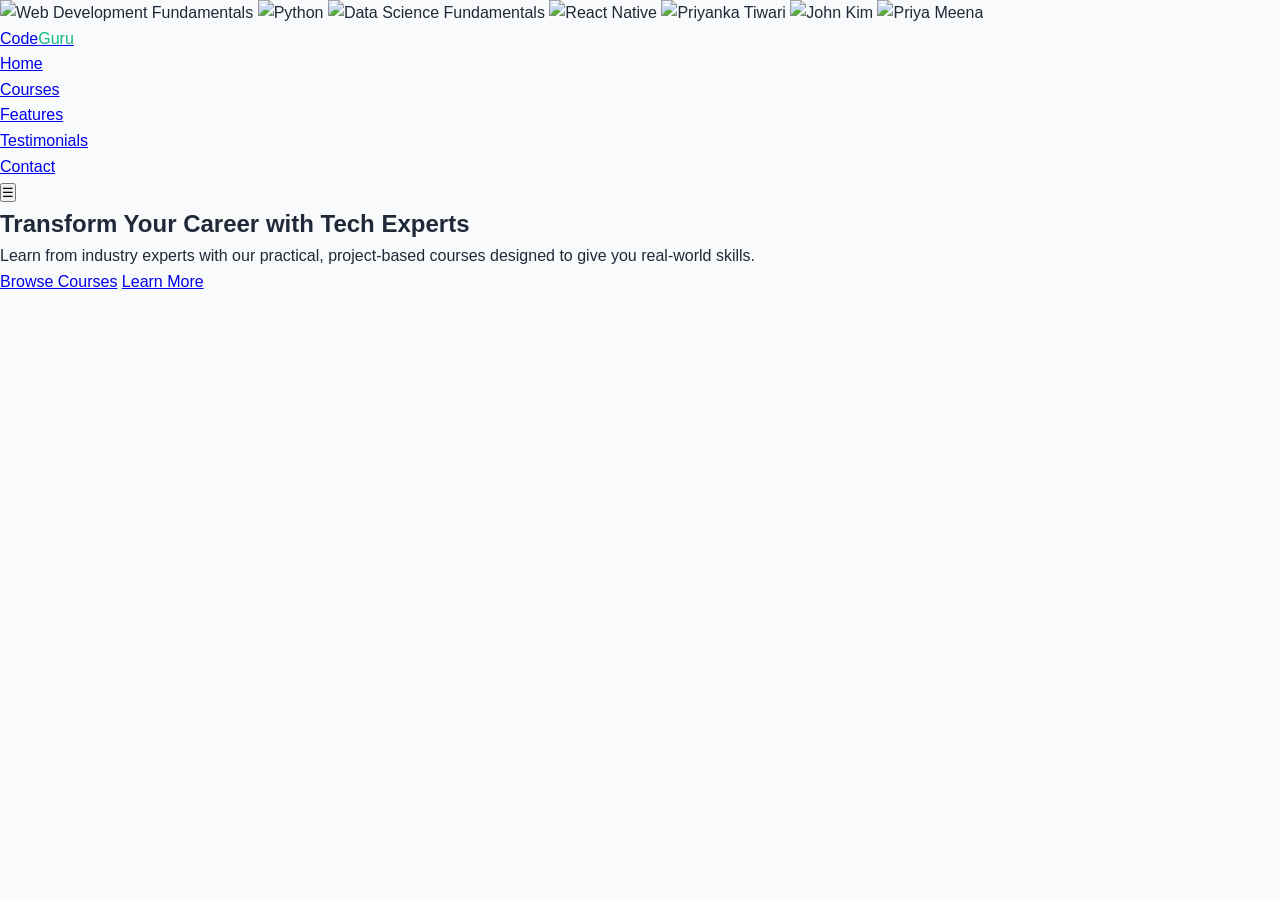
==== index.html @ 7ea81fed "Add files via upload" ====
<!DOCTYPE html>
<html lang="en">
<head>
    <meta charset="UTF-8">
    <meta name="viewport" content="width=device-width, initial-scale=1.0">
    <title>CodeGuru E-Learning Platform</title>
    <link rel="stylesheet" href="style.css">
</head>
<img src="assets/images/course1.png" alt="Web Development Fundamentals">
<img src="assets/images/course2.png" alt="Python">
<img src="assets/images/course3.png" alt="Data Science Fundamentals">
<img src="assets/images/course4.png" alt="React Native">
<img src="assets/images/student1.png" alt="Priyanka Tiwari">
<img src="assets/images/student2.png" alt="John Kim">
<img src="assets/images/student3.png" alt="Priya Meena">
<body>
    <!-- Header -->
    <header>
        <div class="container">
            <nav>
                <a href="#" class="logo">Code<span style="color: var(--secondary);">Guru</span></a>
                <ul class="nav-links">
                    <li><a href="#">Home</a></li>
                    <li><a href="#courses">Courses</a></li>
                    <li><a href="#features">Features</a></li>
                    <li><a href="#testimonials">Testimonials</a></li>
                    <li><a href="#contact">Contact</a></li>
                </ul>
                <button class="mobile-menu-btn">☰</button>
            </nav>
        </div>
    </header>

    <!-- Hero Section -->
    <section class="hero">
        <div class="container">
            <h1>Transform Your Career with Tech Experts</h1>
            <p>Learn from industry experts with our practical, project-based courses designed to give you real-world skills.</p>
            <div class="hero-buttons">
                <a href="#courses" class="btn btn-primary">Browse Courses</a>
                <a href="#" class="btn btn-outline">Learn More</a>
            </div>
        </div>
    </section>

    <!-- Sections like Courses, Features, Testimonials, Newsletter, Footer -->
    <!-- ... (content remains same as earlier and is skipped here for brevity) -->

    <script src="script.js"></script>
</body>
</html>
---- style.css ----
:root {
    --primary: #4F46E5;
    --primary-dark: #4338CA;
    --secondary: #10B981;
    --dark: #1F2937;
    --light: #F9FAFB;
    --gray: #6B7280;
    --danger: #EF4444;
}
* {
    margin: 0;
    padding: 0;
    box-sizing: border-box;
    font-family: 'Segoe UI', Tahoma, Geneva, Verdana, sans-serif;
}
body {
    background-color: var(--light);
    color: var(--dark);
    line-height: 1.6;
}
/* ... (rest of CSS as previously given in the HTML) */
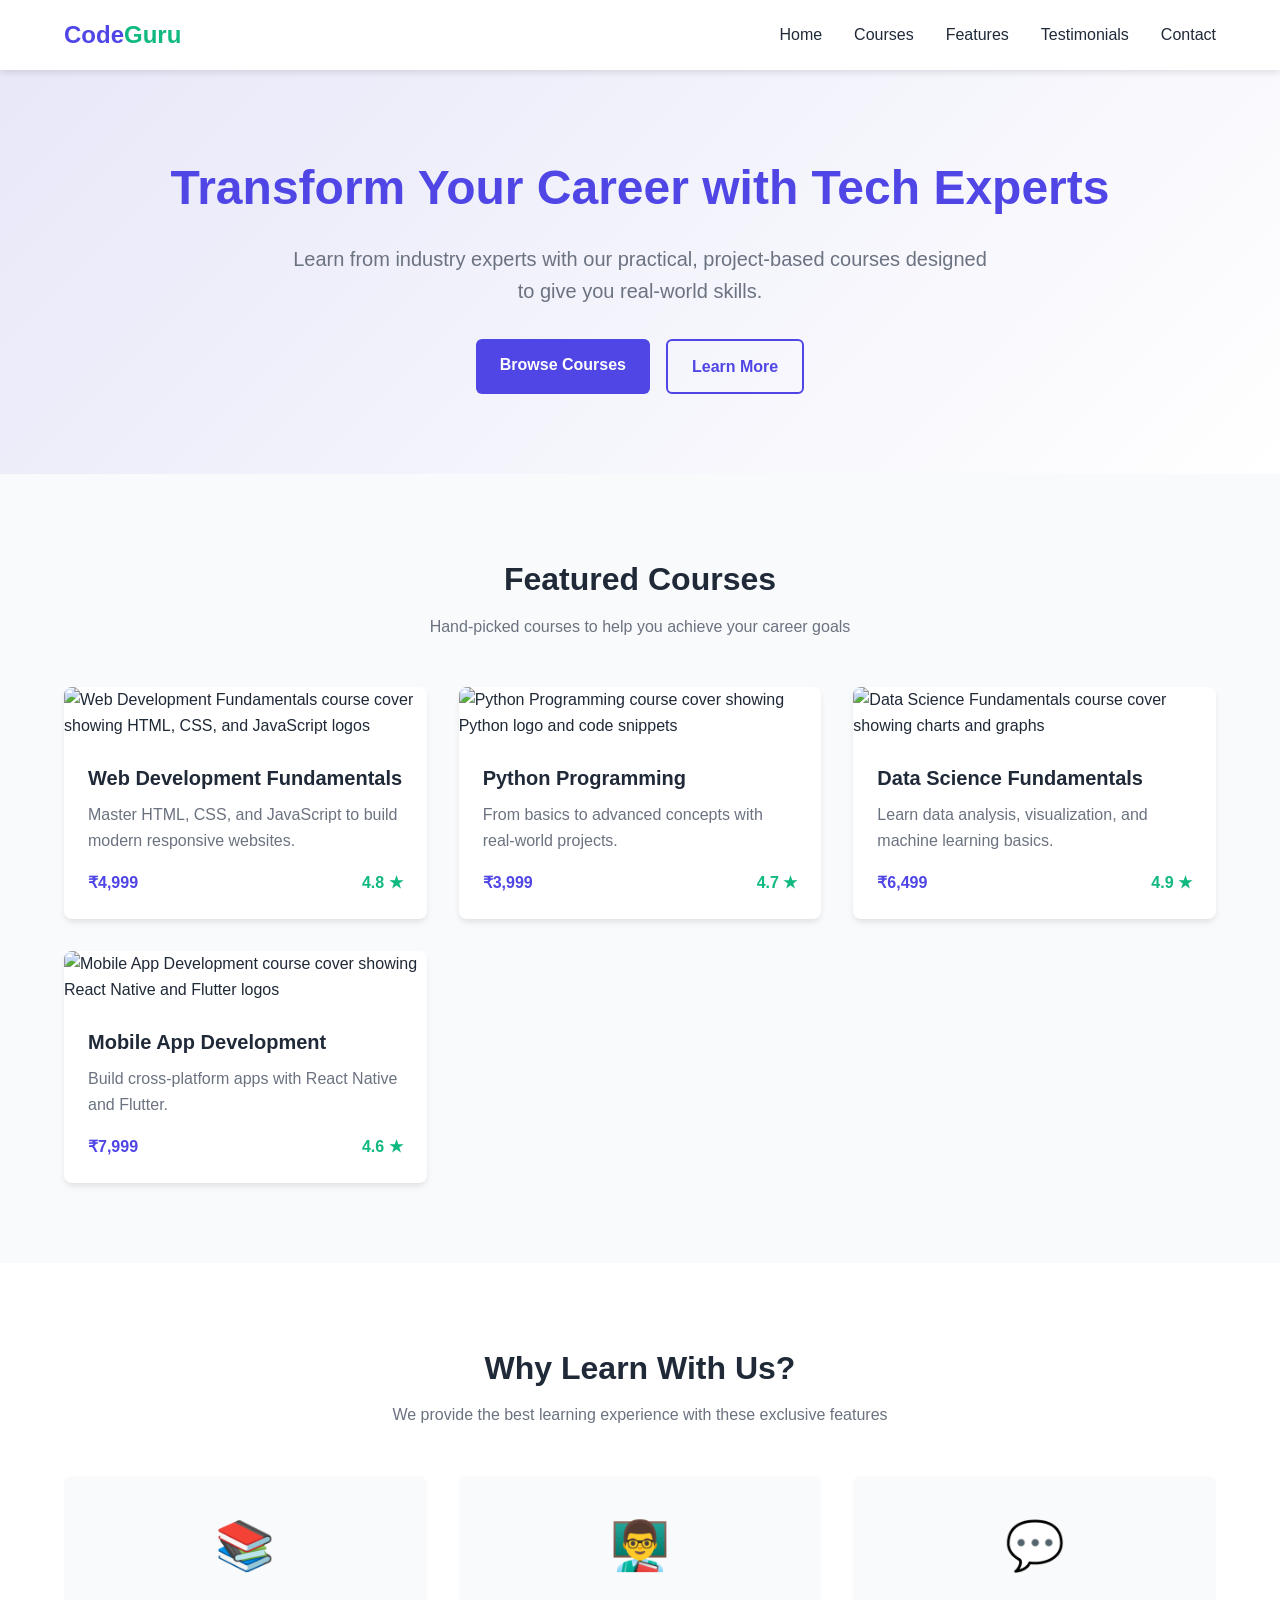
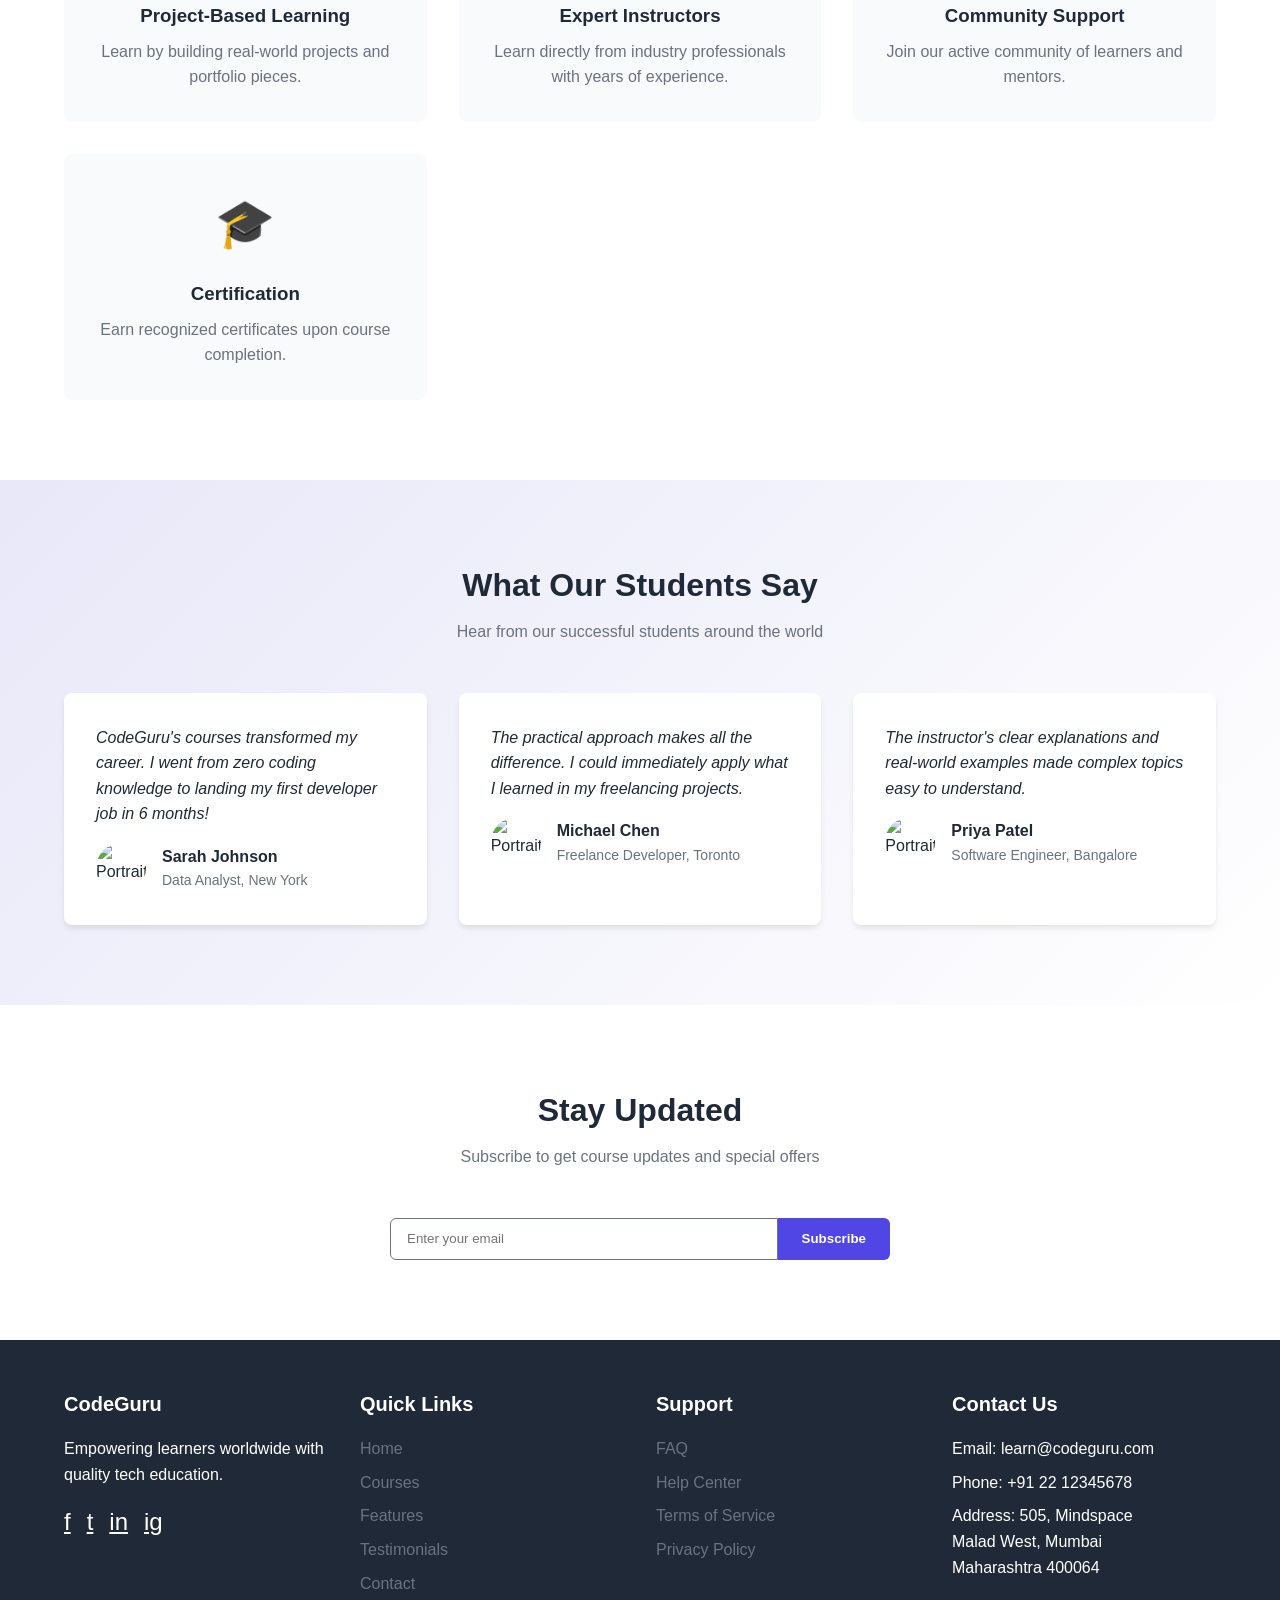
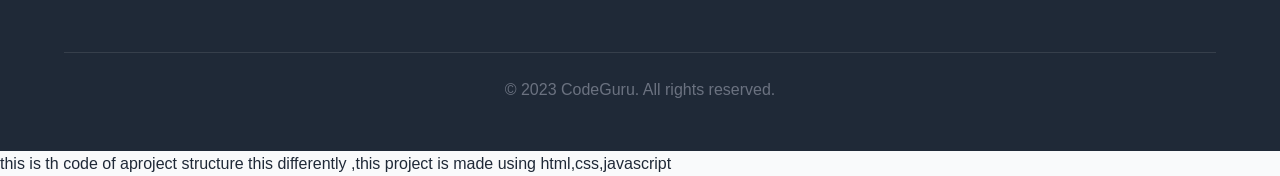
==== commit 128ac98f: "Create index.html" ====
--- a/index.html
+++ b/index.html
@@ -4,15 +4,428 @@
     <meta charset="UTF-8">
     <meta name="viewport" content="width=device-width, initial-scale=1.0">
     <title>CodeGuru E-Learning Platform</title>
-    <link rel="stylesheet" href="style.css">
+    <style>
+        /* Base Styles & Reset */
+        :root {
+            --primary: #4F46E5;
+            --primary-dark: #4338CA;
+            --secondary: #10B981;
+            --dark: #1F2937;
+            --light: #F9FAFB;
+            --gray: #6B7280;
+            --danger: #EF4444;
+        }
+
+        * {
+            margin: 0;
+            padding: 0;
+            box-sizing: border-box;
+            font-family: 'Segoe UI', Tahoma, Geneva, Verdana, sans-serif;
+        }
+
+        body {
+            background-color: var(--light);
+            color: var(--dark);
+            line-height: 1.6;
+        }
+
+        /* Utility Classes */
+        .container {
+            width: 90%;
+            max-width: 1200px;
+            margin: 0 auto;
+        }
+
+        .btn {
+            display: inline-block;
+            padding: 0.8rem 1.5rem;
+            border-radius: 6px;
+            font-weight: 600;
+            text-decoration: none;
+            cursor: pointer;
+            transition: all 0.3s ease;
+            border: none;
+        }
+
+        .btn-primary {
+            background-color: var(--primary);
+            color: white;
+        }
+
+        .btn-primary:hover {
+            background-color: var(--primary-dark);
+        }
+
+        .btn-outline {
+            background-color: transparent;
+            border: 2px solid var(--primary);
+            color: var(--primary);
+        }
+
+        .btn-outline:hover {
+            background-color: var(--primary);
+            color: white;
+        }
+
+        /* Header Styles */
+        header {
+            background-color: white;
+            box-shadow: 0 4px 6px -1px rgba(0, 0, 0, 0.1);
+            position: sticky;
+            top: 0;
+            z-index: 100;
+        }
+
+        nav {
+            display: flex;
+            justify-content: space-between;
+            align-items: center;
+            padding: 1rem 0;
+        }
+
+        .logo {
+            font-size: 1.5rem;
+            font-weight: 700;
+            color: var(--primary);
+            text-decoration: none;
+        }
+
+        .nav-links {
+            display: flex;
+            gap: 2rem;
+            list-style: none;
+        }
+
+        .nav-links a {
+            text-decoration: none;
+            color: var(--dark);
+            font-weight: 500;
+            transition: color 0.3s ease;
+        }
+
+        .nav-links a:hover {
+            color: var(--primary);
+        }
+
+        .mobile-menu-btn {
+            display: none;
+            background: none;
+            border: none;
+            font-size: 1.5rem;
+            cursor: pointer;
+        }
+
+        /* Hero Section */
+        .hero {
+            background: linear-gradient(135deg, rgba(79, 70, 229, 0.1) 0%, rgba(255, 255, 255, 1) 100%);
+            padding: 5rem 0;
+            text-align: center;
+        }
+
+        .hero h1 {
+            font-size: 3rem;
+            margin-bottom: 1rem;
+            color: var(--primary);
+        }
+
+        .hero p {
+            font-size: 1.25rem;
+            color: var(--gray);
+            max-width: 700px;
+            margin: 0 auto 2rem;
+        }
+
+        .hero-buttons {
+            display: flex;
+            gap: 1rem;
+            justify-content: center;
+        }
+
+        /* Featured Courses */
+        .section-title {
+            text-align: center;
+            margin-bottom: 3rem;
+        }
+
+        .section-title h2 {
+            font-size: 2rem;
+            color: var(--dark);
+        }
+
+        .section-title p {
+            color: var(--gray);
+            max-width: 600px;
+            margin: 0.5rem auto 0;
+        }
+
+        .courses {
+            padding: 5rem 0;
+        }
+
+        .course-grid {
+            display: grid;
+            grid-template-columns: repeat(auto-fill, minmax(300px, 1fr));
+            gap: 2rem;
+        }
+
+        .course-card {
+            background-color: white;
+            border-radius: 8px;
+            overflow: hidden;
+            box-shadow: 0 4px 6px -1px rgba(0, 0, 0, 0.1);
+            transition: transform 0.3s ease;
+        }
+
+        .course-card:hover {
+            transform: translateY(-5px);
+        }
+
+        .course-image {
+            width: 100%;
+            height: 200px;
+            object-fit: cover;
+        }
+
+        .course-info {
+            padding: 1.5rem;
+        }
+
+        .course-info h3 {
+            font-size: 1.25rem;
+            margin-bottom: 0.5rem;
+        }
+
+        .course-info p {
+            color: var(--gray);
+            margin-bottom: 1rem;
+        }
+
+        .course-meta {
+            display: flex;
+            justify-content: space-between;
+            align-items: center;
+        }
+
+        .course-price {
+            font-weight: 700;
+            color: var(--primary);
+        }
+
+        .course-rating {
+            color: var(--secondary);
+            font-weight: 600;
+        }
+
+        /* Features Section */
+        .features {
+            padding: 5rem 0;
+            background-color: white;
+        }
+
+        .feature-grid {
+            display: grid;
+            grid-template-columns: repeat(auto-fit, minmax(300px, 1fr));
+            gap: 2rem;
+        }
+
+        .feature-card {
+            text-align: center;
+            padding: 2rem;
+            border-radius: 8px;
+            background-color: var(--light);
+        }
+
+        .feature-icon {
+            font-size: 3rem;
+            color: var(--primary);
+            margin-bottom: 1rem;
+        }
+
+        .feature-card h3 {
+            margin-bottom: 0.5rem;
+        }
+
+        .feature-card p {
+            color: var(--gray);
+        }
+
+        /* Testimonials */
+        .testimonials {
+            padding: 5rem 0;
+            background: linear-gradient(135deg, rgba(79, 70, 229, 0.1) 0%, rgba(255, 255, 255, 1) 100%);
+        }
+
+        .testimonial-grid {
+            display: grid;
+            grid-template-columns: repeat(auto-fit, minmax(300px, 1fr));
+            gap: 2rem;
+        }
+
+        .testimonial-card {
+            background-color: white;
+            padding: 2rem;
+            border-radius: 8px;
+            box-shadow: 0 4px 6px -1px rgba(0, 0, 0, 0.1);
+        }
+
+        .testimonial-text {
+            font-style: italic;
+            color: var(--dark);
+            margin-bottom: 1rem;
+        }
+
+        .testimonial-author {
+            display: flex;
+            align-items: center;
+            gap: 1rem;
+        }
+
+        .author-avatar {
+            width: 50px;
+            height: 50px;
+            border-radius: 50%;
+            object-fit: cover;
+        }
+
+        .author-info h4 {
+            font-size: 1rem;
+        }
+
+        .author-info p {
+            font-size: 0.875rem;
+            color: var(--gray);
+        }
+
+        /* Newsletter */
+        .newsletter {
+            padding: 5rem 0;
+            text-align: center;
+            background-color: white;
+        }
+
+        .newsletter-form {
+            display: flex;
+            max-width: 500px;
+            margin: 2rem auto 0;
+        }
+
+        .newsletter-form input {
+            flex: 1;
+            padding: 0.8rem 1rem;
+            border: 1px solid var(--gray);
+            border-radius: 6px 0 0 6px;
+            outline: none;
+        }
+
+        .newsletter-form button {
+            padding: 0.8rem 1.5rem;
+            border-radius: 0 6px 6px 0;
+        }
+
+        /* Footer */
+        footer {
+            background-color: var(--dark);
+            color: white;
+            padding: 3rem 0;
+        }
+
+        .footer-grid {
+            display: grid;
+            grid-template-columns: repeat(auto-fit, minmax(200px, 1fr));
+            gap: 2rem;
+        }
+
+        .footer-column h3 {
+            font-size: 1.25rem;
+            margin-bottom: 1rem;
+        }
+
+        .footer-links {
+            list-style: none;
+        }
+
+        .footer-links li {
+            margin-bottom: 0.5rem;
+        }
+
+        .footer-links a {
+            color: var(--gray);
+            text-decoration: none;
+            transition: color 0.3s ease;
+        }
+
+        .footer-links a:hover {
+            color: white;
+        }
+
+        .social-links {
+            display: flex;
+            gap: 1rem;
+            margin-top: 1rem;
+        }
+
+        .social-links a {
+            color: white;
+            font-size: 1.5rem;
+        }
+
+        .copyright {
+            text-align: center;
+            margin-top: 3rem;
+            padding-top: 1.5rem;
+            border-top: 1px solid rgba(255, 255, 255, 0.1);
+            color: var(--gray);
+        }
+
+        /* Mobile Responsiveness */
+        @media (max-width: 768px) {
+            .nav-links {
+                display: none;
+                position: absolute;
+                top: 70px;
+                left: 0;
+                width: 100%;
+                background-color: white;
+                flex-direction: column;
+                align-items: center;
+                padding: 1rem 0;
+                box-shadow: 0 4px 6px -1px rgba(0, 0, 0, 0.1);
+            }
+
+            .nav-links.active {
+                display: flex;
+            }
+
+            .mobile-menu-btn {
+                display: block;
+            }
+
+            .hero h1 {
+                font-size: 2.25rem;
+            }
+
+            .hero p {
+                font-size: 1rem;
+            }
+
+            .hero-buttons {
+                flex-direction: column;
+                gap: 0.5rem;
+            }
+
+            .newsletter-form {
+                flex-direction: column;
+                gap: 0.5rem;
+            }
+
+            .newsletter-form input,
+            .newsletter-form button {
+                width: 100%;
+                border-radius: 6px;
+            }
+        }
+    </style>
 </head>
-<img src="assets/images/course1.png" alt="Web Development Fundamentals">
-<img src="assets/images/course2.png" alt="Python">
-<img src="assets/images/course3.png" alt="Data Science Fundamentals">
-<img src="assets/images/course4.png" alt="React Native">
-<img src="assets/images/student1.png" alt="Priyanka Tiwari">
-<img src="assets/images/student2.png" alt="John Kim">
-<img src="assets/images/student3.png" alt="Priya Meena">
 <body>
     <!-- Header -->
     <header>
@@ -43,9 +456,248 @@
         </div>
     </section>
 
-    <!-- Sections like Courses, Features, Testimonials, Newsletter, Footer -->
-    <!-- ... (content remains same as earlier and is skipped here for brevity) -->
-
-    <script src="script.js"></script>
+    <!-- Featured Courses -->
+    <section class="courses" id="courses">
+        <div class="container">
+            <div class="section-title">
+                <h2>Featured Courses</h2>
+                <p>Hand-picked courses to help you achieve your career goals</p>
+            </div>
+            <div class="course-grid">
+                <!-- Course 1 -->
+                <div class="course-card">
+                    <img src="https://storage.googleapis.com/workspace-0f70711f-8b4e-4d94-86f1-2a93ccde5887/image/07d78e81-2951-41f7-829f-b1f1aadb60d0.png" alt="Web Development Fundamentals course cover showing HTML, CSS, and JavaScript logos" class="course-image">
+                    <div class="course-info">
+                        <h3>Web Development Fundamentals</h3>
+                        <p>Master HTML, CSS, and JavaScript to build modern responsive websites.</p>
+                        <div class="course-meta">
+                            <span class="course-price">₹4,999</span>
+                            <span class="course-rating">4.8 ★</span>
+                        </div>
+                    </div>
+                </div>
+
+                <!-- Course 2 -->
+                <div class="course-card">
+                    <img src="https://storage.googleapis.com/workspace-0f70711f-8b4e-4d94-86f1-2a93ccde5887/image/499bd7ed-0b5d-4beb-9767-beee6999a3eb.png" alt="Python Programming course cover showing Python logo and code snippets" class="course-image">
+                    <div class="course-info">
+                        <h3>Python Programming</h3>
+                        <p>From basics to advanced concepts with real-world projects.</p>
+                        <div class="course-meta">
+                            <span class="course-price">₹3,999</span>
+                            <span class="course-rating">4.7 ★</span>
+                        </div>
+                    </div>
+                </div>
+
+                <!-- Course 3 -->
+                <div class="course-card">
+                    <img src="https://storage.googleapis.com/workspace-0f70711f-8b4e-4d94-86f1-2a93ccde5887/image/530cd65e-8ac5-4fe5-aa71-11e77cb9363f.png" alt="Data Science Fundamentals course cover showing charts and graphs" class="course-image">
+                    <div class="course-info">
+                        <h3>Data Science Fundamentals</h3>
+                        <p>Learn data analysis, visualization, and machine learning basics.</p>
+                        <div class="course-meta">
+                            <span class="course-price">₹6,499</span>
+                            <span class="course-rating">4.9 ★</span>
+                        </div>
+                    </div>
+                </div>
+
+                <!-- Course 4 -->
+                <div class="course-card">
+                    <img src="https://storage.googleapis.com/workspace-0f70711f-8b4e-4d94-86f1-2a93ccde5887/image/98514170-962b-4e7d-bbb4-568d1876df6c.png" alt="Mobile App Development course cover showing React Native and Flutter logos" class="course-image">
+                    <div class="course-info">
+                        <h3>Mobile App Development</h3>
+                        <p>Build cross-platform apps with React Native and Flutter.</p>
+                        <div class="course-meta">
+                            <span class="course-price">₹7,999</span>
+                            <span class="course-rating">4.6 ★</span>
+                        </div>
+                    </div>
+                </div>
+            </div>
+        </div>
+    </section>
+
+    <!-- Features Section -->
+    <section class="features" id="features">
+        <div class="container">
+            <div class="section-title">
+                <h2>Why Learn With Us?</h2>
+                <p>We provide the best learning experience with these exclusive features</p>
+            </div>
+            <div class="feature-grid">
+                <div class="feature-card">
+                    <div class="feature-icon">📚</div>
+                    <h3>Project-Based Learning</h3>
+                    <p>Learn by building real-world projects and portfolio pieces.</p>
+                </div>
+                <div class="feature-card">
+                    <div class="feature-icon">👨‍🏫</div>
+                    <h3>Expert Instructors</h3>
+                    <p>Learn directly from industry professionals with years of experience.</p>
+                </div>
+                <div class="feature-card">
+                    <div class="feature-icon">💬</div>
+                    <h3>Community Support</h3>
+                    <p>Join our active community of learners and mentors.</p>
+                </div>
+                <div class="feature-card">
+                    <div class="feature-icon">🎓</div>
+                    <h3>Certification</h3>
+                    <p>Earn recognized certificates upon course completion.</p>
+                </div>
+            </div>
+        </div>
+    </section>
+
+    <!-- Testimonials -->
+    <section class="testimonials" id="testimonials">
+        <div class="container">
+            <div class="section-title">
+                <h2>What Our Students Say</h2>
+                <p>Hear from our successful students around the world</p>
+            </div>
+            <div class="testimonial-grid">
+                <div class="testimonial-card">
+                    <p class="testimonial-text">CodeGuru's courses transformed my career. I went from zero coding knowledge to landing my first developer job in 6 months!</p>
+                    <div class="testimonial-author">
+                        <img src="https://storage.googleapis.com/workspace-0f70711f-8b4e-4d94-86f1-2a93ccde5887/image/39c0d647-bcf7-4c21-8957-19a4db3d75dc.png" alt="Portrait of Sarah Johnson, Data Analyst from New York" class="author-avatar">
+                        <div class="author-info">
+                            <h4>Sarah Johnson</h4>
+                            <p>Data Analyst, New York</p>
+                        </div>
+                    </div>
+                </div>
+                <div class="testimonial-card">
+                    <p class="testimonial-text">The practical approach makes all the difference. I could immediately apply what I learned in my freelancing projects.</p>
+                    <div class="testimonial-author">
+                        <img src="https://storage.googleapis.com/workspace-0f70711f-8b4e-4d94-86f1-2a93ccde5887/image/1c26f3a4-1d53-45b0-91b9-f7c56bfffec1.png" alt="Portrait of Michael Chen, Freelance Developer from Toronto" class="author-avatar">
+                        <div class="author-info">
+                            <h4>Michael Chen</h4>
+                            <p>Freelance Developer, Toronto</p>
+                        </div>
+                    </div>
+                </div>
+                <div class="testimonial-card">
+                    <p class="testimonial-text">The instructor's clear explanations and real-world examples made complex topics easy to understand.</p>
+                    <div class="testimonial-author">
+                        <img src="https://storage.googleapis.com/workspace-0f70711f-8b4e-4d94-86f1-2a93ccde5887/image/1820c8e7-5f44-4ebd-b3cc-5e87baaeca2e.png" alt="Portrait of Priya Patel, Software Engineer from Bangalore" class="author-avatar">
+                        <div class="author-info">
+                            <h4>Priya Patel</h4>
+                            <p>Software Engineer, Bangalore</p>
+                        </div>
+                    </div>
+                </div>
+            </div>
+        </div>
+    </section>
+
+    <!-- Newsletter -->
+    <section class="newsletter" id="contact">
+        <div class="container">
+            <div class="section-title">
+                <h2>Stay Updated</h2>
+                <p>Subscribe to get course updates and special offers</p>
+            </div>
+            <form class="newsletter-form">
+                <input type="email" placeholder="Enter your email" required>
+                <button type="submit" class="btn btn-primary">Subscribe</button>
+            </form>
+        </div>
+    </section>
+
+    <!-- Footer -->
+    <footer>
+        <div class="container">
+            <div class="footer-grid">
+                <div class="footer-column">
+                    <h3>CodeGuru</h3>
+                    <p>Empowering learners worldwide with quality tech education.</p>
+                    <div class="social-links">
+                        <a href="#">f</a>
+                        <a href="#">t</a>
+                        <a href="#">in</a>
+                        <a href="#">ig</a>
+                    </div>
+                </div>
+                <div class="footer-column">
+                    <h3>Quick Links</h3>
+                    <ul class="footer-links">
+                        <li><a href="#">Home</a></li>
+                        <li><a href="#courses">Courses</a></li>
+                        <li><a href="#features">Features</a></li>
+                        <li><a href="#testimonials">Testimonials</a></li>
+                        <li><a href="#contact">Contact</a></li>
+                    </ul>
+                </div>
+                <div class="footer-column">
+                    <h3>Support</h3>
+                    <ul class="footer-links">
+                        <li><a href="#">FAQ</a></li>
+                        <li><a href="#">Help Center</a></li>
+                        <li><a href="#">Terms of Service</a></li>
+                        <li><a href="#">Privacy Policy</a></li>
+                    </ul>
+                </div>
+                <div class="footer-column">
+                    <h3>Contact Us</h3>
+                    <ul class="footer-links">
+                        <li>Email: learn@codeguru.com</li>
+                        <li>Phone: +91 22 12345678</li>
+                        <li>Address: 505, Mindspace<br>Malad West, Mumbai<br>Maharashtra 400064</li>
+                    </ul>
+                </div>
+            </div>
+            <div class="copyright">
+                <p>© 2023 CodeGuru. All rights reserved.</p>
+            </div>
+        </div>
+    </footer>
+
+    <script>
+        // Mobile Menu Toggle
+        document.querySelector('.mobile-menu-btn').addEventListener('click', function() {
+            document.querySelector('.nav-links').classList.toggle('active');
+        });
+
+        // Smooth Scrolling for Anchor Links
+        document.querySelectorAll('a[href^="#"]').forEach(anchor => {
+            anchor.addEventListener('click', function(e) {
+                e.preventDefault();
+                document.querySelector(this.getAttribute('href')).scrollIntoView({
+                    behavior: 'smooth'
+                });
+            });
+        });
+
+        // Newsletter Form Submission
+        document.querySelector('.newsletter-form').addEventListener('submit', function(e) {
+            e.preventDefault();
+            const email = this.querySelector('input').value;
+            alert(`Thank you for subscribing with ${email}! We'll keep you updated with our latest courses and offers.`);
+            this.querySelector('input').value = '';
+        });
+
+        // Course Card Animation on Scroll
+        const courseCards = document.querySelectorAll('.course-card');
+        
+        const observer = new IntersectionObserver((entries) => {
+            entries.forEach(entry => {
+                if (entry.isIntersecting) {
+                    entry.target.style.opacity = 1;
+                    entry.target.style.transform = 'translateY(0)';
+                }
+            });
+        }, { threshold: 0.1 });
+
+        courseCards.forEach(card => {
+            card.style.opacity = 0;
+            card.style.transform = 'translateY(20px)';
+            card.style.transition = 'all 0.5s ease';
+            observer.observe(card);
+        });
+    </script>
 </body>
-</html>
+</html>                                                                                                                                                                                 this is th code of  aproject structure this differently ,this project is made using html,css,javascript 
+
